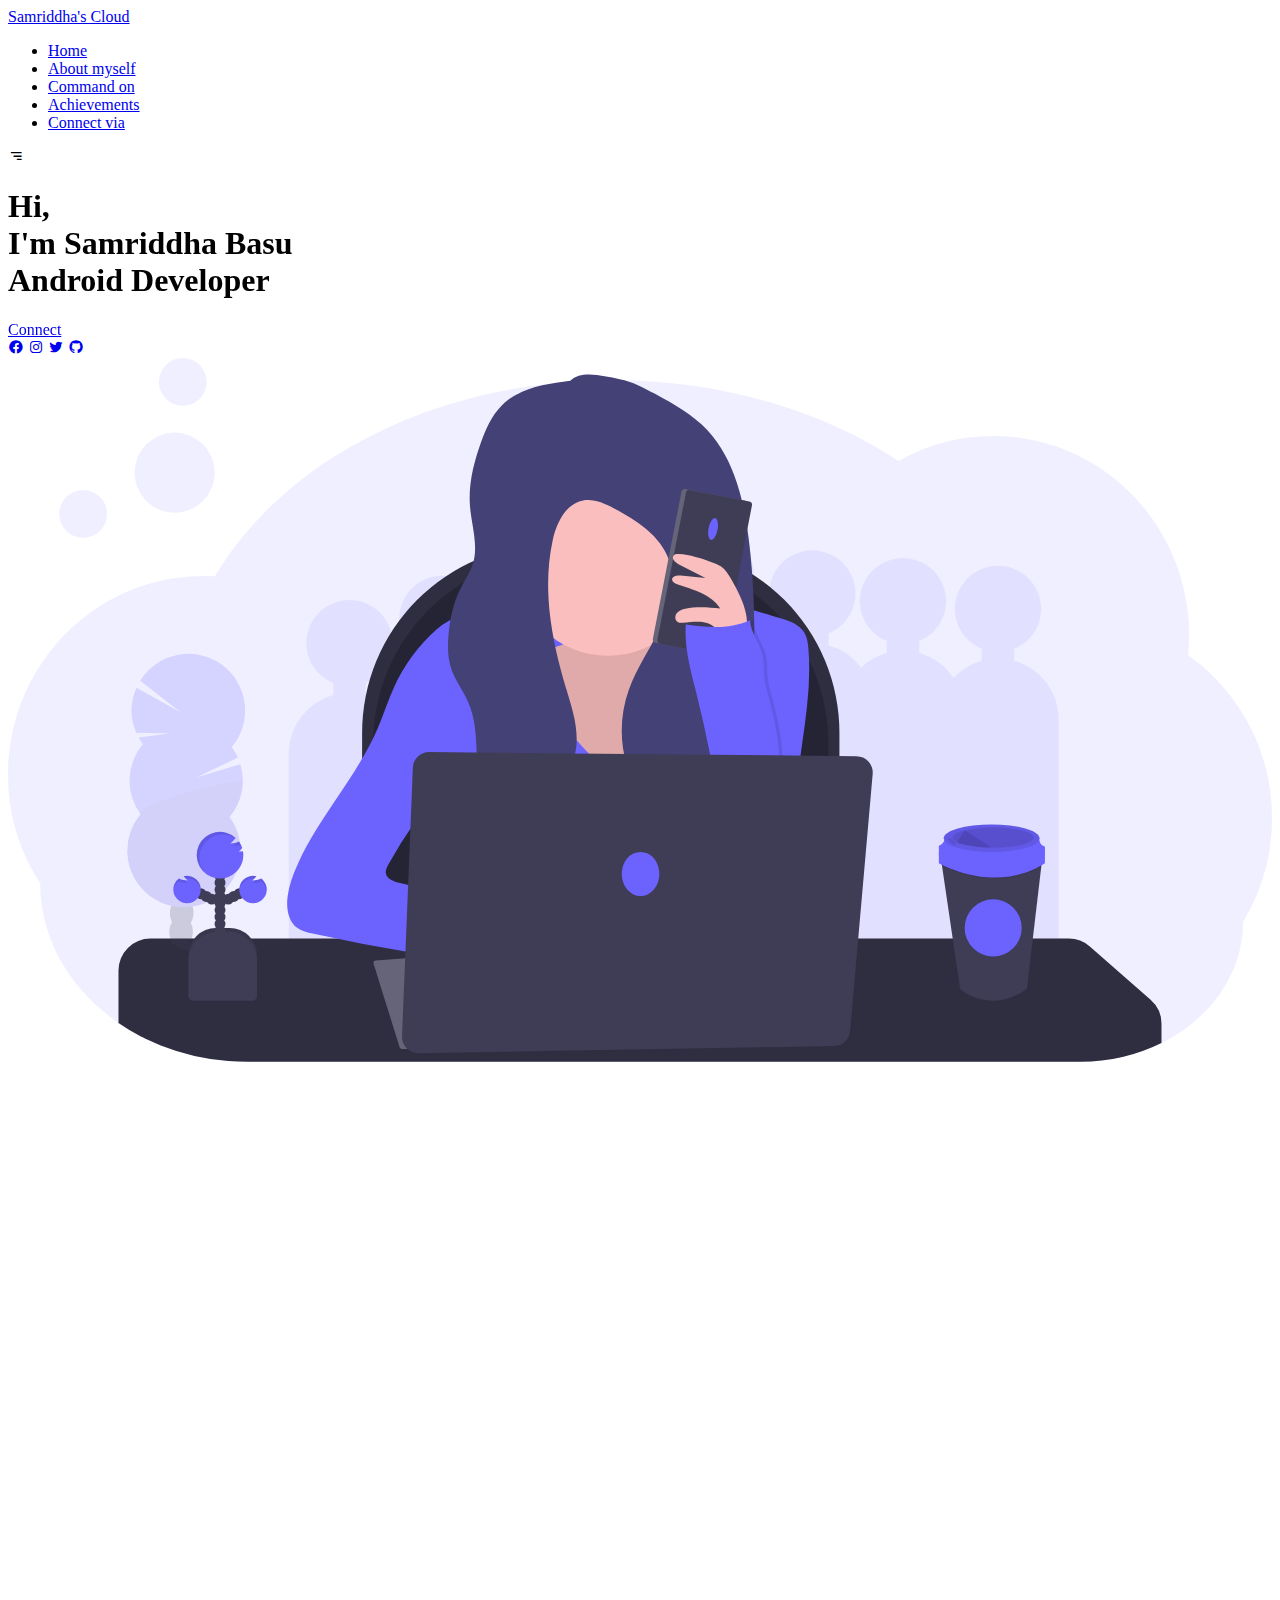
==== portfolio-main/index.html @ 80167784 "Rename portfolio-master/index.html to portfolio-main/index.html" ====
<!DOCTYPE html>
<html lang="en">
  <head>
    <meta charset="UTF-8" />
    <meta http-equiv="X-UA-Compatible" content="IE=edge" />
    <meta name="viewport" content="width=device-width, initial-scale=1.0" />
    <title>Samriddha Basu</title>
    <link rel="stylesheet" href="./assets/css/styles.css" />
    <link
      rel="stylesheet"
      href="https://unpkg.com/boxicons@latest/css/boxicons.min.css"
    />
    <link href="https://unpkg.com/aos@2.3.1/dist/aos.css" rel="stylesheet" />
  </head>
  <body>
    <!-- Header Section -->
    <header class="header">
      <nav class="nav bd_grid">
        <div>
          <a href="#" class="nav_logo">Samriddha's Cloud</a>
        </div>

        <div class="nav_menu" id="nav_menu">
          <ul class="nav_list">
            <li class="nav_items">
              <a href="#home" class="nav_link active">Home</a>
            </li>
            <li class="nav_items">
              <a href="#about" class="nav_link active">About myself</a>
            </li>
            <li class="nav_items">
              <a href="#skills" class="nav_link active">Command on</a>
            </li>
            <li class="nav_items">
              <a href="#work" class="nav_link active">Achievements</a>
            </li>
            <li class="nav_items">
              <a href="#contact" class="nav_link active">Connect via</a>
            </li>
          </ul>
        </div>

        <div class="nav_toggle" id="nav_toggle">
          <i class="bx bx-menu-alt-right"></i>
        </div>
      </nav>
    </header>

    <main class="main">
      <!-- HOME SECTION -->
      <section class="home bd_grid" id="home">
        <div class="home_data" data-aos="fade-down">
          <h1 class="home_title">
            Hi, <br />I'm <span class="home_title-color">Samriddha Basu</span
            ><br />Android Developer
          </h1>
          <a href="#contact" class="button"> Connect</a>
        </div>

        <div class="home_social">
          <a href="#" class="home_social-icon" data-aos="fade-down"
            ><i class="bx bxl-facebook-circle"></i
          ></a>
          <a
            href="#"
            class="home_social-icon"
            data-aos="fade-down"
            data-aos-delay="250"
            ><i class="bx bxl-instagram"></i
          ></a>
          <a
            href="#"
            class="home_social-icon"
            data-aos="fade-down"
            data-aos-delay="300"
            ><i class="bx bxl-twitter"></i
          ></a>
          <a
            href="#"
            class="home_social-icon"
            data-aos="fade-down"
            data-aos-delay="350"
            ><i class="bx bxl-github"></i
          ></a>
        </div>

        <div class="home_img" data-aos="fade-down" data-aos-delay="500">
          <svg
            id="a154b3ae-224e-4b43-86b8-0ffeb27982c5"
            data-name="Layer 1"
            xmlns="http://www.w3.org/2000/svg"
            viewBox="0 0 1144 637"
          >
            <title>working remotely</title>
            <path
              d="M1172,547.81a180.56,180.56,0,0,1-26.12,93.88c0,34.62-16.14,66-42.32,88.87a144.74,144.74,0,0,1-21.08,15.28c-.3.19-.61.37-.92.55-.56.33-1.12.66-1.69,1l-.53.31h0c-2.39,1.35-4.83,2.65-7.32,3.87a165.67,165.67,0,0,1-73.76,17H245.17q-9,0-17.84-.72a211.15,211.15,0,0,1-61.06-14.14q-5.72-2.26-11.22-4.86-2.62-1.23-5.19-2.53c-1.07-.54-2.14-1.1-3.2-1.66A190.5,190.5,0,0,1,128,733.32a183.89,183.89,0,0,1-15.8-12.12C78.17,692,57.12,651.59,57.12,607A180.5,180.5,0,0,1,28,508.32c0-99.14,79.24-179.51,177-179.51,3,0,6,.09,9,.25.43,0,.85,0,1.28.06,16.48-28.09,38.51-53.9,65-76.62,72.24-61.9,177.82-100.92,295.43-100.92,98.82,0,189.15,27.55,258.34,73.07A174.18,174.18,0,0,1,920,202.1c97.74,0,177,80.37,177,179.51a184.9,184.9,0,0,1-1,18.78A180,180,0,0,1,1172,547.81Z"
              transform="translate(-28 -131.5)"
              fill="#6c63ff"
              opacity="0.1"
            />
            <path
              d="M938.69,405.47V394.74a39.05,39.05,0,1,0-29.38,0v10.73A55,55,0,0,0,883.77,421a55.08,55.08,0,0,0-31.08-22.52V387.74a39.05,39.05,0,1,0-29.38,0v10.73a55,55,0,0,0-23.21,13.16,55.08,55.08,0,0,0-29.41-20.16V380.74a39.05,39.05,0,1,0-29.38,0v10.73a55,55,0,0,0-26,16.06,55.09,55.09,0,0,0-36.57-33.06V363.74a39.05,39.05,0,1,0-29.38,0v10.73a55,55,0,0,0-40,47.77,54.62,54.62,0,0,0-16.57-7.77V403.74a39.05,39.05,0,1,0-29.38,0v10.73a55.18,55.18,0,0,0-34.66,28.7,54.58,54.58,0,0,0-15-6.7V425.74a39.05,39.05,0,1,0-29.38,0v10.73a54.29,54.29,0,0,0-14.21,6.22,55.14,55.14,0,0,0-34.41-28.22V403.74a39.05,39.05,0,1,0-29.38,0v10.73a55.1,55.1,0,0,0-35.87,31.36,55,55,0,0,0-18.75-9.36V425.74a39.05,39.05,0,1,0-29.38,0v10.73a55,55,0,0,0-40.31,53v248H392v-22h52v22H554v-22h79v-40h68v17h82v7h86v7H979v-248A55,55,0,0,0,938.69,405.47Z"
              transform="translate(-28 -131.5)"
              fill="#6c63ff"
              opacity="0.1"
            />
            <path
              d="M490.78,169h91.43A170.28,170.28,0,0,1,752.5,339.28V570a0,0,0,0,1,0,0h-432a0,0,0,0,1,0,0V339.28A170.28,170.28,0,0,1,490.78,169Z"
              fill="#2f2e41"
            />
            <path
              d="M500.78,178.28h71.43A170.28,170.28,0,0,1,742.5,348.56V560.71a0,0,0,0,1,0,0h-412a0,0,0,0,1,0,0V348.56A170.28,170.28,0,0,1,500.78,178.28Z"
              opacity="0.2"
            />
            <path
              d="M1072,734.09v17.46a165.67,165.67,0,0,1-73.76,17H245.17q-9,0-17.84-.72a211.15,211.15,0,0,1-61.06-14.14q-5.72-2.26-11.22-4.86-2.62-1.23-5.19-2.53c-1.07-.54-2.14-1.1-3.2-1.66A190.5,190.5,0,0,1,128,733.32V685.9A28.9,28.9,0,0,1,156.9,657H988.13a28.9,28.9,0,0,1,19,7.17l55,48.2A28.87,28.87,0,0,1,1072,734.09Z"
              transform="translate(-28 -131.5)"
              fill="#2f2e41"
            />
            <path
              d="M510.67,357.31q-32.71,2.16-65.17,7c-6.15.92-12.39,1.94-18,4.66a52.8,52.8,0,0,0-11.94,8.56,157.38,157.38,0,0,0-38,51.53c-5.57,12.15-9.57,25-14.82,37.25-18.69,43.75-52.59,79.53-72.32,122.82-4.27,9.37-7.87,19.15-9.3,29.34-1.48,10.54.2,22.84,8.86,29,4,2.83,8.86,4,13.62,5a1641.51,1641.51,0,0,0,181.57,29.65c-6.61-6.38-8.82-16.27-7.95-25.41s4.46-17.78,8-26.25q-51.81-11.43-103.36-24c-5.13-1.25-11.29-3.6-11.92-8.84-.32-2.67,1-5.24,2.3-7.59a407.17,407.17,0,0,1,52.4-74c0,28.06-1.39,59.75-1.39,87.82H747.35a248,248,0,0,1-6.84-48.85C739,501.24,757.1,447.89,752.4,394.24c-.44-4.95-1.12-10.05-3.71-14.29-4.47-7.32-13.39-10.35-21.59-12.85-31.44-9.56-63.54-19.23-96.4-18.48-9.77.23-19.5,1.37-29.21,2.52C571.9,354.63,540.4,355.34,510.67,357.31Z"
              transform="translate(-28 -131.5)"
              fill="#6c63ff"
            />
            <path
              d="M358.88,679.82l23.6,75.53a2.36,2.36,0,0,0,2.25,1.65H486l-24-88-101.06,7.77A2.36,2.36,0,0,0,358.88,679.82Z"
              transform="translate(-28 -131.5)"
              fill="#656478"
            />
            <path
              d="M532,389.79c-4.4,2.53-9.53,3.44-14.53,4.31l-32.27,5.6c-6.28,1.09-12.89,2.33-17.73,6.48-9.9,8.47-7.76,24.06-4.76,36.74l6,25.44c4.52,19.12,9.14,38.47,18.41,55.79,16.19,30.23,45.89,52,78.55,62.49,11.67,3.75,24,6.19,36.18,4.85,23.86-2.62,44.27-19.63,56.85-40.08s18.57-44.17,24.06-67.55c5.27-22.38,10.28-45.08,9.94-68.08-.1-7.16-.82-14.64-4.64-20.71-8.37-13.33-27.34-14.33-42.89-11.87-2.42.39-4.93.81-7.26.08-7-2.18-7.16-11.79-10.16-18.46-5.67-12.58-22.49-14.81-36.24-13.67s-35.16,2.61-47.14,10.4C532.85,369,545.51,382,532,389.79Z"
              transform="translate(-28 -131.5)"
              fill="#fbbebe"
            />
            <path
              d="M532,389.79c-4.4,2.53-9.53,3.44-14.53,4.31l-32.27,5.6c-6.28,1.09-12.89,2.33-17.73,6.48-9.9,8.47-7.76,24.06-4.76,36.74l6,25.44c4.52,19.12,9.14,38.47,18.41,55.79,16.19,30.23,45.89,52,78.55,62.49,11.67,3.75,24,6.19,36.18,4.85,23.86-2.62,44.27-19.63,56.85-40.08s18.57-44.17,24.06-67.55c5.27-22.38,10.28-45.08,9.94-68.08-.1-7.16-.82-14.64-4.64-20.71-8.37-13.33-27.34-14.33-42.89-11.87-2.42.39-4.93.81-7.26.08-7-2.18-7.16-11.79-10.16-18.46-5.67-12.58-22.49-14.81-36.24-13.67s-35.16,2.61-47.14,10.4C532.85,369,545.51,382,532,389.79Z"
              transform="translate(-28 -131.5)"
              opacity="0.1"
            />
            <path
              d="M505.29,418.45c4.88,10.24,8.54,21.1,14.44,30.79,4.69,7.7,10.7,14.49,16.68,21.24C551.9,488,567.59,505.66,586.76,519a222.93,222.93,0,0,1,55.37-109c8.26-8.87,18.6-17.61,30.72-17.28,7.52.21,14.46,3.94,20.72,8.09,7,4.63,13.62,10,18.65,16.67,7.95,10.62,11.38,24.07,12,37.32s-1.44,26.47-3.48,39.57l-10.5,67.71c-.61,3.92-1.46,8.25-4.66,10.6a14.67,14.67,0,0,1-6,2.16c-38.17,7.43-77.51,2.61-116.4,2.23-43-.41-87.19,4.49-127.92-9.19-2.13-.72-4.34-1.55-5.78-3.26a12.06,12.06,0,0,1-2-4.31c-9.49-30.72-1.88-63.73,3.75-95.38a748.38,748.38,0,0,0,9.51-75.78c.17-2.29,25.33,2.77,28.14,4.39C496.53,398.07,501.61,410.73,505.29,418.45Z"
              transform="translate(-28 -131.5)"
              fill="#6c63ff"
            />
            <g opacity="0.2">
              <path
                d="M194.87,668.29c0,.46-.05.91-.1,1.35q-5.72-2.26-11.22-4.86a9.1,9.1,0,0,1-5.19-2.53c-1.07-.54-2.14-1.1-3.2-1.66a13.68,13.68,0,0,1,.81-1.46c2.06-3.26,5.19-5.3,8.64-5.19s6.44,2.34,8.29,5.71A16.87,16.87,0,0,1,194.87,668.29Z"
                transform="translate(-28 -131.5)"
                fill="#3f3d56"
              />
              <path
                d="M195.41,651.17a16.88,16.88,0,0,1-2.51,8.48c-2.06,3.25-5.19,5.29-8.64,5.18l-.71-.05a9.1,9.1,0,0,1-5.19-2.53,12.53,12.53,0,0,1-2.39-3.12,17.55,17.55,0,0,1,.54-17.12c2.06-3.26,5.19-5.3,8.64-5.19s6.44,2.34,8.29,5.71A16.87,16.87,0,0,1,195.41,651.17Z"
                transform="translate(-28 -131.5)"
                fill="#3f3d56"
              />
              <ellipse
                cx="185.25"
                cy="633.7"
                rx="14.01"
                ry="10.7"
                transform="translate(-481.98 667.38) rotate(-88.19)"
                fill="#3f3d56"
              />
              <ellipse
                cx="185.79"
                cy="616.59"
                rx="14.01"
                ry="10.7"
                transform="translate(-464.35 651.34) rotate(-88.19)"
                fill="#3f3d56"
              />
              <ellipse
                cx="186.33"
                cy="599.47"
                rx="14.01"
                ry="10.7"
                transform="translate(-446.72 635.3) rotate(-88.19)"
                fill="#3f3d56"
              />
              <path
                d="M150,481.05a49.66,49.66,0,0,1-3.8-6l28.26-3.73L144,470.6a51.38,51.38,0,0,1,.31-40.64l40.12,22.44-36.75-28.84a51.28,51.28,0,1,1,82.84,60,51.12,51.12,0,0,1,5.55,9.53L199,510.93l39.33-11.83A51.34,51.34,0,0,1,228.53,547,51.28,51.28,0,1,1,148,544.43a51.28,51.28,0,0,1,2-63.38Z"
                transform="translate(-28 -131.5)"
                fill="#6c63ff"
              />
              <path
                d="M240.5,515.62a51.06,51.06,0,0,1-12,31.35A51.28,51.28,0,1,1,148,544.43C141.37,535.49,240.68,509.87,240.5,515.62Z"
                transform="translate(-28 -131.5)"
                opacity="0.1"
              />
            </g>
            <circle
              cx="68.02"
              cy="141.18"
              r="21.63"
              fill="#6c63ff"
              opacity="0.1"
            />
            <circle
              cx="158.17"
              cy="21.63"
              r="21.63"
              fill="#6c63ff"
              opacity="0.1"
            />
            <circle
              cx="150.84"
              cy="103.76"
              r="36.25"
              fill="#6c63ff"
              opacity="0.1"
            />
            <circle cx="543" cy="185.5" r="84" fill="#fbbebe" />
            <path
              d="M536.88,152.17c-22.41,2.84-46.6,6.59-62.44,22.69-8.86,9-14.05,21-18.32,32.88-6.62,18.5-11.55,38-10,57.63,1.38,17.56,7.88,35.52,2.62,52.34-2.42,7.74-7.17,14.5-10.86,21.71-6.84,13.39-10.06,28.4-11.24,43.39-.82,10.31-.66,20.92,2.73,30.69,3.61,10.4,10.65,19.25,15.11,29.31,6.6,14.86,7.26,31.58,7.77,47.83s.94,32.39,1.32,48.58c.24,10.18.26,21.08-5.37,29.57,20.79-8.33,41.87-16.83,59.66-30.43s32.19-33.21,34.49-55.49c1.86-18.06-4.24-35.86-9.5-53.24-13-43-21.4-88.84-11.94-132.75,3.41-15.81,11.7-33.46,27.61-36.37,9.71-1.77,19.4,2.66,28.15,7.24,20.68,10.82,42,24.82,49.7,46.85,7,19.92,1.11,42.11-8,61.13s-21.51,36.51-28.59,56.39c-10.87,30.5-7.81,66.21,10.25,93.08s51.43,43.4,83.52,39.06c-2.51-10.84-10.38-19.6-14.6-29.9-7.67-18.71-2.5-40.23,5.75-58.69S694.21,440,699.37,420.4c3.64-13.8,4.08-28.22,4.06-42.49,0-22.46-1.11-44.93-3.27-67.29s-5.46-45-12.58-66.51c-5.72-17.25-14.05-33.93-26.51-47.16-13.26-14.09-30.52-23.64-47.47-33-10.14-5.58-20.5-11.23-31.88-13.32-9-1.65-18.46-4-27.64-4.15C547.84,146.39,541.28,147.74,536.88,152.17Z"
              transform="translate(-28 -131.5)"
              fill="#434175"
            />
            <rect
              x="624.01"
              y="254.09"
              width="60.85"
              height="141.74"
              rx="2.9"
              transform="translate(45.9 -250.24) rotate(10.98)"
              fill="#656478"
            />
            <rect
              x="628.09"
              y="254.88"
              width="60.85"
              height="141.74"
              rx="2.9"
              transform="translate(46.13 -251) rotate(10.98)"
              fill="#3f3d56"
            />
            <ellipse
              cx="666.17"
              cy="286.29"
              rx="10.05"
              ry="4.15"
              transform="translate(230.2 754.21) rotate(-79.02)"
              fill="#6c63ff"
            />
            <path
              d="M683,332.5c-2.64-4.67-5.46-9.5-9.91-12.49a35,35,0,0,0-8.18-3.67c-9.69-3.39-19.54-6.81-29.79-7.35-1.67-.08-3.58,0-4.67,1.28-2.24,2.63,1.31,6.21,4.38,7.8l24.42,12.65-22.51-2.38c-3.27-.35-7.93.54-7.69,3.82.16,2.15,2.52,3.32,4.56,4,14.45,5,31.15,8.92,39.06,22-10.54-1-21.31-2-31.64.32-2.83.64-5.76,1.63-7.61,3.86s-2.06,6,.27,7.77c1.44,1.07,3.38,1.1,5.18,1,7.33-.35,14.85-1.81,21.89.28s13.29,9.47,10.86,16.39c6.24.56,13.62,0,19.39-2.69,6.36-3,6.21-8.64,5.82-15.44C696,356.33,689.39,343.9,683,332.5Z"
              transform="translate(-28 -131.5)"
              fill="#fbbebe"
            />
            <path
              d="M676.69,550.49a1125.21,1125.21,0,0,0-23-116.92c-5-20-10.68-40.34-9.25-60.92,20.66,2.63,39.17,4.58,58.21-3.86.31,10.81,8.15,20,11,30.45,1.91,7,1.19,14.41,1.94,21.62s3,14.2,4.93,21.21a260.23,260.23,0,0,1,6.63,106.74C709.48,550.91,694.32,553.22,676.69,550.49Z"
              transform="translate(-28 -131.5)"
              opacity="0.1"
            />
            <path
              d="M673.69,550.49a1125.21,1125.21,0,0,0-23-116.92c-5-20-10.68-40.34-9.25-60.92,20.66,2.63,39.17,4.58,58.21-3.86.31,10.81,8.15,20,11,30.45,1.91,7,1.19,14.41,1.94,21.62s3,14.2,4.93,21.21a260.23,260.23,0,0,1,6.63,106.74C706.48,550.91,691.32,553.22,673.69,550.49Z"
              transform="translate(-28 -131.5)"
              fill="#6c63ff"
            />
            <path
              d="M384.63,745.27l9.79-242.87a14.86,14.86,0,0,1,15-14.26l386.52,3.7A14.86,14.86,0,0,1,810.59,508L790.17,740.67a14.86,14.86,0,0,1-14.55,13.56l-375.88,6.5A14.87,14.87,0,0,1,384.63,745.27Z"
              transform="translate(-28 -131.5)"
              fill="#3f3d56"
            />
            <ellipse cx="572.5" cy="467" rx="17" ry="20" fill="#6c63ff" />
            <path
              d="M964,584.76l-.8,6.86-13,110.86c-33.89,23.63-60.25.92-60.48,0L873.34,591.1l-.93-6.34Z"
              transform="translate(-28 -131.5)"
              fill="#3f3d56"
            />
            <path
              d="M964,584.76l-.8,6.86c-38.18,22.2-78.91,4.92-89.86-.52l-.93-6.34Z"
              transform="translate(-28 -131.5)"
              opacity="0.1"
            />
            <path
              d="M870.5,578.74v10s50.5,29.36,96,0v-10Z"
              transform="translate(-28 -131.5)"
              fill="#6c63ff"
            />
            <path
              d="M876.37,565.53s-1.47,6.75-5.87,7.34v8.51h96v-7.63s-5.87-1.47-5-8.22Z"
              transform="translate(-28 -131.5)"
              fill="#6c63ff"
            />
            <ellipse
              cx="890.21"
              cy="434.76"
              rx="43.3"
              ry="12.48"
              fill="#6c63ff"
            />
            <ellipse
              cx="890.21"
              cy="434.76"
              rx="43.3"
              ry="12.48"
              opacity="0.1"
            />
            <path
              d="M956.22,565.53c0,5-16.42,9.1-36.69,9.1h-1.08c-13.61-.1-25.37-2-31.37-4.84-2.71-1.28-4.25-2.73-4.25-4.26,0-2.54,4.2-4.84,11-6.49a113.49,113.49,0,0,1,25.73-2.61C939.8,556.43,956.22,560.5,956.22,565.53Z"
              transform="translate(-28 -131.5)"
              opacity="0.1"
            />
            <path
              d="M918.45,574.63c-13.61-.1-25.37-2-31.37-4.84h0L893.8,559Z"
              transform="translate(-28 -131.5)"
              opacity="0.1"
            />
            <path
              d="M880.1,566.23c-.52-.11-1.21.07-1.31.59a1.27,1.27,0,0,0,.2.75,10.67,10.67,0,0,0,4.78,4.09,2.85,2.85,0,0,0,1.09.35,1,1,0,0,0,1-.52,1.13,1.13,0,0,0-.07-.93,4.13,4.13,0,0,0-1.24-1.36C883.21,568.15,881.84,566.52,880.1,566.23Z"
              transform="translate(-28 -131.5)"
              opacity="0.1"
            />
            <circle cx="891.67" cy="515.79" r="25.83" fill="#6c63ff" />
            <path
              d="M188.33,515.85h12.11a25,25,0,0,1,25,25V578a0,0,0,0,1,0,0H163.33a0,0,0,0,1,0,0V540.85A25,25,0,0,1,188.33,515.85Z"
              fill="#3f3d56"
            />
            <path
              d="M188.33,515.85h12.11a25,25,0,0,1,25,25V578a0,0,0,0,1,0,0H163.33a0,0,0,0,1,0,0V540.85A25,25,0,0,1,188.33,515.85Z"
              opacity="0.1"
            />
            <circle cx="191.9" cy="524.55" r="4.97" fill="#3f3d56" />
            <circle cx="191.9" cy="518.34" r="4.97" fill="#3f3d56" />
            <circle cx="191.9" cy="512.12" r="4.97" fill="#3f3d56" />
            <circle cx="191.9" cy="505.91" r="4.97" fill="#3f3d56" />
            <circle cx="191.9" cy="499.7" r="4.97" fill="#3f3d56" />
            <circle cx="191.9" cy="493.49" r="4.97" fill="#3f3d56" />
            <circle cx="191.9" cy="487.28" r="4.97" fill="#3f3d56" />
            <circle cx="199.36" cy="489.76" r="4.97" fill="#3f3d56" />
            <circle cx="204.33" cy="487.28" r="4.97" fill="#3f3d56" />
            <circle cx="209.3" cy="484.79" r="4.97" fill="#3f3d56" />
            <circle cx="191.9" cy="481.07" r="4.97" fill="#3f3d56" />
            <circle cx="191.9" cy="474.86" r="4.97" fill="#3f3d56" />
            <circle cx="191.9" cy="468.64" r="4.97" fill="#3f3d56" />
            <circle cx="191.9" cy="462.43" r="4.97" fill="#3f3d56" />
            <path
              d="M240.5,577.91c-1.23.18-2.47.31-3.71.39A28.56,28.56,0,0,0,240,575a21.22,21.22,0,0,0-3-5.83,10.22,10.22,0,0,1-4,1.26c-1.23.18-2.47.31-3.71.4,1.63-1.33,3.15-3.33,4.75-5a21.09,21.09,0,1,0,6.61,12Z"
              transform="translate(-28 -131.5)"
              fill="#6c63ff"
            />
            <path
              d="M257.11,602.6a9.68,9.68,0,0,1-4.18,1.39c-1.23.18-2.47.32-3.71.4a36.4,36.4,0,0,0,3.68-3.82,12.44,12.44,0,1,0,4.21,2Z"
              transform="translate(-28 -131.5)"
              fill="#6c63ff"
            />
            <circle cx="184.45" cy="489.76" r="4.97" fill="#3f3d56" />
            <circle cx="179.48" cy="487.28" r="4.97" fill="#3f3d56" />
            <circle cx="174.51" cy="484.79" r="4.97" fill="#3f3d56" />
            <path
              d="M182.7,602.6a9.64,9.64,0,0,0,4.18,1.39c1.23.18,2.47.32,3.71.4a35.42,35.42,0,0,1-3.68-3.82,12.44,12.44,0,1,1-4.21,2Z"
              transform="translate(-28 -131.5)"
              fill="#6c63ff"
            />
            <path
              d="M188.33,519.58h12.11a25,25,0,0,1,25,25v32.87a4.24,4.24,0,0,1-4.24,4.24H167.57a4.24,4.24,0,0,1-4.24-4.24V544.58a25,25,0,0,1,25-25Z"
              fill="#3f3d56"
            />
            <g opacity="0.1">
              <path
                d="M240.88,579.27a18.83,18.83,0,0,1-1.6,1.52c.57,0,1.13-.09,1.7-.15C241,580.18,240.93,579.72,240.88,579.27Z"
                transform="translate(-28 -131.5)"
              />
              <path
                d="M231.82,573.33c1.25-.08,2.48-.21,3.72-.39a12,12,0,0,0,3.23-.88,21.28,21.28,0,0,0-1.74-2.87,7.52,7.52,0,0,1-2,.85A28.79,28.79,0,0,1,231.82,573.33Z"
                transform="translate(-28 -131.5)"
              />
              <path
                d="M201.27,584a21.08,21.08,0,0,1,32.5-17.76l.32-.34a21.1,21.1,0,1,0-27.82,31.73A21,21,0,0,1,201.27,584Z"
                transform="translate(-28 -131.5)"
              />
            </g>
            <g opacity="0.1">
              <path
                d="M249.22,606.87c1.24-.08,2.48-.21,3.71-.39a9.7,9.7,0,0,0,4.18-1.4,12.43,12.43,0,0,1,5,8.8,11.38,11.38,0,0,0,.07-1.31,12.38,12.38,0,0,0-5-10,9.68,9.68,0,0,1-4.18,1.39l-1,.13A25.37,25.37,0,0,1,249.22,606.87Z"
                transform="translate(-28 -131.5)"
              />
              <path
                d="M249.72,602.63a10.19,10.19,0,0,1,1.24.09c.65-.69,1.29-1.43,1.94-2.15a12.4,12.4,0,0,0-15.6,12c0,.42,0,.83.06,1.24A12.42,12.42,0,0,1,249.72,602.63Z"
                transform="translate(-28 -131.5)"
              />
            </g>
            <g opacity="0.1">
              <path
                d="M190.59,606.87c-1.24-.08-2.48-.21-3.71-.39a9.65,9.65,0,0,1-4.18-1.4,12.43,12.43,0,0,0-5,8.8,11.38,11.38,0,0,1-.07-1.31,12.38,12.38,0,0,1,5-10,9.64,9.64,0,0,0,4.18,1.39l1,.13A23.67,23.67,0,0,0,190.59,606.87Z"
                transform="translate(-28 -131.5)"
              />
              <path
                d="M190.09,602.63a10.36,10.36,0,0,0-1.25.09c-.64-.69-1.28-1.43-1.93-2.15a12.4,12.4,0,0,1,15.6,12c0,.42,0,.83-.06,1.24A12.42,12.42,0,0,0,190.09,602.63Z"
                transform="translate(-28 -131.5)"
              />
            </g>
          </svg>
        </div>
      </section>

      <!-- ABOUT SECTION -->
      <section class="about section" id="about">
        <h2 class="section-title" data-aos="fade-down">About</h2>

        <div class="about_container bd_grid">
          <div class="about_img" data-aos="fade-down" data-aos-delay="50">
            <svg
              id="fe80fb2b-bcaf-407e-919b-306adc32f78b"
              data-name="Layer 1"
              xmlns="http://www.w3.org/2000/svg"
              viewBox="0 0 1032 741.75278"
            >
              <title>profile</title>
              <line
                y1="741.25278"
                x2="166"
                y2="741.25278"
                fill="none"
                stroke="#3f3d56"
                stroke-miterlimit="10"
              />
              <rect
                x="243"
                y="127.75278"
                width="737"
                height="499"
                rx="19.39764"
                fill="#f2f2f2"
              />
              <rect
                x="220.5"
                y="96.25278"
                width="737"
                height="499"
                rx="19.39764"
                fill="none"
                stroke="#3f3d56"
                stroke-miterlimit="10"
              />
              <line
                x1="220.5"
                y1="144.09298"
                x2="957.5"
                y2="144.09298"
                fill="none"
                stroke="#3f3d56"
                stroke-miterlimit="10"
              />
              <rect
                x="661"
                y="256.25278"
                width="201"
                height="31"
                rx="7.09252"
                fill="#6c63ff"
                opacity="0.3"
              />
              <rect
                x="622.5"
                y="342.25278"
                width="278"
                height="25"
                rx="7.09252"
                fill="#6c63ff"
                opacity="0.3"
              />
              <rect
                x="622.5"
                y="410.25278"
                width="278"
                height="25"
                rx="7.09252"
                fill="#6c63ff"
                opacity="0.3"
              />
              <rect
                x="622.5"
                y="478.25278"
                width="278"
                height="25"
                rx="7.09252"
                fill="#6c63ff"
                opacity="0.3"
              />
              <rect
                x="671"
                y="246.25278"
                width="201"
                height="31"
                rx="7.09252"
                fill="none"
                stroke="#3f3d56"
                stroke-miterlimit="10"
              />
              <rect
                x="632.5"
                y="332.25278"
                width="278"
                height="25"
                rx="7.09252"
                fill="none"
                stroke="#3f3d56"
                stroke-miterlimit="10"
              />
              <rect
                x="632.5"
                y="400.25278"
                width="278"
                height="25"
                rx="7.09252"
                fill="none"
                stroke="#3f3d56"
                stroke-miterlimit="10"
              />
              <rect
                x="632.5"
                y="468.25278"
                width="278"
                height="25"
                rx="7.09252"
                fill="none"
                stroke="#3f3d56"
                stroke-miterlimit="10"
              />
              <circle
                cx="276.5"
                cy="126.25278"
                r="15"
                fill="#6c63ff"
                opacity="0.3"
              />
              <circle
                cx="318.5"
                cy="126.25278"
                r="15"
                fill="#6c63ff"
                opacity="0.3"
              />
              <circle
                cx="360.5"
                cy="126.25278"
                r="15"
                fill="#6c63ff"
                opacity="0.3"
              />
              <circle
                cx="282.5"
                cy="120.25278"
                r="15"
                fill="none"
                stroke="#3f3d56"
                stroke-miterlimit="10"
              />
              <circle
                cx="324.5"
                cy="120.25278"
                r="15"
                fill="none"
                stroke="#3f3d56"
                stroke-miterlimit="10"
              />
              <circle
                cx="366.5"
                cy="120.25278"
                r="15"
                fill="none"
                stroke="#3f3d56"
                stroke-miterlimit="10"
              />
              <path
                d="M537.854,653.37916c-2.51135-11.56848-3.17724-27.36932-2.33252-38.36047,0,0-12.69836-55.78644-22.68994-60.99133l-.00305.003c-.153.19678-5.00195,6.55383-5.61706,26.22443-.62452,19.98284-7.69971,33.09655-7.69971,33.09655s2.28955,24.90766.98047,40.02777Z"
                transform="translate(-84.5 -79.12639)"
                fill="#6c63ff"
              />
              <path
                d="M630.22827,298.37916H399.77173A23.77169,23.77169,0,0,0,376,322.15083V629.6075a23.77168,23.77168,0,0,0,23.77173,23.77166h80.855c-2.7002-11.19934-6.057-28.69067-2.65735-40.85241l-.00159-.008.0022.00525c.15869-.56757.32727-1.12738.51611-1.67047a63.49747,63.49747,0,0,0,2.29175-24.35407,50.6095,50.6095,0,0,0,0-21.23175c-2.4978-11.65564-4.24634-23.10522-4.24634-23.10522s-1.377-15.40234-.1748-24.84424c.02661-.2074.05762-.404.08667-.60541-.42432-.09655-.66235-.15228-.66235-.15228s3.53881-16.02789,4.78759-26.22748c.29493-2.40783.683-5.46032,1.10315-8.71478a20.93993,20.93993,0,0,1-3.3927-.86035c-11.24035-3.9549-14.779-39.75751-14.779-39.75751V429.656s-3.74683-17.38092,9.36694-25.08258c12.62793-7.41644,17.66968-9.44617,18.02613-9.58643.09619-.06878.19018-.13128.28833-.20727a11.06127,11.06127,0,0,0,3.28967-4.23371q.02619-.42873.01233-.85211c-.21326-4.06665-3.04419-7.76507-5.73047-10.99225q-3.43653-4.12857-6.87341-8.25726a8.07194,8.07194,0,0,1-1.77027-2.86487,6.604,6.604,0,0,1-.187-1.80389q-.00275-.33691.004-.673.056-3.07836.16724-6.15545c.06445-1.79224.51562-4.05353,2.27075-4.42182.91284-.19159,2.12109.14246,2.60364-.65576a1.56534,1.56534,0,0,0,.11682-1.06054c-.00586.02661-.00733.05444-.015.0805-.00586-.03339-.01159-.06695-.01782-.09985a22.43656,22.43656,0,0,1-.65051-4.38636,5.84207,5.84207,0,0,1,.282-1.96984c1.01672-2.97516,4.51782-4.196,7.61133-4.75727,3.09375-.56134,6.56653-1.04425,8.5083-3.51709a26.9506,26.9506,0,0,1,1.68884-2.37384,6.62979,6.62979,0,0,1,3.16589-1.59674,17.49792,17.49792,0,0,1,11.50623,1.02118c1.49646.68286,2.99963,1.60248,4.64124,1.49841,1.70507-.108,3.16162-1.3081,4.84509-1.60009,2.71911-.47156,5.31872,1.56567,6.65869,3.97827a9.85108,9.85108,0,0,1,1.23279,5.02313,6.912,6.912,0,0,1-1.76416,4.74109c-1.17017,1.24145-2.91626,2.09418-3.4021,3.72955-.198.66565-.152,1.38257-.32691,2.05457-.02185.084-.05737.16241-.08606.24365.03211.04169.06714.08112.09888.123a21.231,21.231,0,0,1-10.33215,33.01928c-.00794.21058-.01624.42133-.01514.63306a9.173,9.173,0,0,0,2.8396,7.0647l18.54724,7.606s11.16565-1.3534,15.19495,15.30957a28.82628,28.82628,0,0,1,.68982,8.45746c-.14636,2.51251.19507,6.93573,3.05725,12.66,4.57934,9.15881,3.53857,30.18237-5.82837,32.26392-8.87231,1.97161-12.32361,1.14331-12.66382,1.05023l-.02014.3681c.14612,3.94489,1.55029,37.969,6.64758,42.086,1.40955,1.13849,1.14026,1.90753-.01635,2.42578l.0028.00336s.0094.21856.03113.612c.15308,2.48846.93994,11.96472,4.35254,17.357,3.956,6.24457,3.54077,42.25739,3.54077,42.25739l2.70386,21.23181s-1.66419,13.11371,0,15.4024c.94556,1.29785,2.09057,21.40351,2.905,38.56964h69.53027A23.77168,23.77168,0,0,0,654,629.6075V322.15083A23.77169,23.77169,0,0,0,630.22827,298.37916Z"
                transform="translate(-84.5 -79.12639)"
                fill="#6c63ff"
              />
              <rect
                x="267.5"
                y="192.25278"
                width="278"
                height="355"
                rx="23.77165"
                fill="none"
                stroke="#3f3d56"
                stroke-miterlimit="10"
              />
              <path
                d="M185.32419,400.757S176,398,174,401s2.72669,24.7477,2.72669,24.7477l20.54589,1.24859-7.17022-18.10653Z"
                transform="translate(-84.5 -79.12639)"
                fill="#2f2e41"
              />
              <path
                d="M113.44417,579.34709s18.69466,41.04232,4.29762,39.753-19.98395-39.753-19.98395-39.753Z"
                transform="translate(-84.5 -79.12639)"
                fill="#a0616a"
              />
              <path
                d="M235.71128,575.07127s-8.20129,44.34751,5.45523,39.61078,9.76437-43.40874,9.76437-43.40874Z"
                transform="translate(-84.5 -79.12639)"
                fill="#a0616a"
              />
              <path
                d="M181.34664,390.46647s-.21488,20.6286,7.73573,21.703-4.51251,12.03335-4.51251,12.03335l-14.18216,2.79346L149.974,425.49212l-9.025-11.60359s15.90121-7.52084,9.025-30.9429Z"
                transform="translate(-84.5 -79.12639)"
                fill="#a0616a"
              />
              <path
                d="M181.34664,390.46647s-.21488,20.6286,7.73573,21.703-4.51251,12.03335-4.51251,12.03335l-14.18216,2.79346L149.974,425.49212l-9.025-11.60359s15.90121-7.52084,9.025-30.9429Z"
                transform="translate(-84.5 -79.12639)"
                opacity="0.1"
              />
              <path
                d="M217.87645,564.95005s10.09942,21.703,2.14881,89.82036c0,0,2.3637,24.0667.42977,28.5792s-17.83515,65.75367-17.83515,65.75367-20.41371,4.5125-23.20717-9.025c0,0,2.79346-19.33931,2.57857-22.34765s4.51251-35.88516,4.51251-35.88516l-9.66966-63.60485-7.306,57.37329s0,16.54586-2.36369,20.19884,0,77.14236,0,77.14236,6.66132,11.17383-3.4381,11.38871-19.12443-.21488-19.984-7.306-1.28929-14.18216-3.4381-18.47979-4.94227-53.50543-4.29762-70.69593-14.18216-105.50669-9.45478-114.74659S217.87645,564.95005,217.87645,564.95005Z"
                transform="translate(-84.5 -79.12639)"
                fill="#2f2e41"
              />
              <circle cx="85.8877" cy="293.29006" r="25.78575" fill="#a0616a" />
              <path
                d="M144.60195,414.31829s15.68633,11.60359,38.46374,2.3637c0,0,7.52084-3.653,6.8762-9.2399s15.68633,44.91018,15.68633,44.91018l16.54586,87.88643-.85953,35.88517s-7.306-3.653-30.08337,4.51251-59.95187-9.2399-59.95187-9.2399l1.28929-92.18405,1.28928-53.72031,3.4381-11.81847S139.015,410.45043,144.60195,414.31829Z"
                transform="translate(-84.5 -79.12639)"
                fill="#f2f2f2"
              />
              <path
                d="M182.06324,399.89323s3.79591-.61662,7.44889,5.18517,12.24823,9.45477,12.24823,9.45477,20.84348,1.28929,23.85182,12.46312,10.52918,26.43039,14.18216,54.57983,10.95894,73.05963,12.03335,76.71261-1.50417,14.8268,1.50417,18.2649-21.27325,3.4381-21.27325,3.4381-2.14881-17.62026-3.653-17.62026-1.0744,11.81847.42977,20.41372-10.95895,0-10.95895,0-9.66965-39.32327-18.90955-74.77867S184.355,452.99692,186.074,445.04631s6.44644-30.728,3.00834-32.87683S182.06324,399.89323,182.06324,399.89323Z"
                transform="translate(-84.5 -79.12639)"
                fill="#2f2e41"
              />
              <path
                d="M151.07551,399.87428s-5.614,3.05531-19.7962,13.15473-23.85182,17.83514-23.85182,17.83514-5.58691,4.29762-9.025,29.86849S87.22865,552.48693,90.237,560.8673s4.08275,13.32264,3.00834,18.26491,22.56253,4.72739,22.99229,3.653-.64464-20.6286.42977-21.05836,6.87619,11.60359,7.9506,21.703,13.53752,18.05,16.331,18.05,17.1905-58.23282,17.40538-97.98585-4.72739-73.2745-8.38037-78.00189S151.07551,399.87428,151.07551,399.87428Z"
                transform="translate(-84.5 -79.12639)"
                fill="#2f2e41"
              />
              <path
                d="M188.86748,751.03721s1.71905-4.72739,7.73573-3.22322,10.09942-3.86786,10.09942-3.86786,3.22322-.42977,1.0744,3.653-3.86786,6.8762-3.86786,6.8762,12.89288,29.43873,4.51251,36.52981-18.05,2.79346-18.05,2.79346-9.45477-6.66132-9.025-24.28159c0,0-.42976-5.58691-5.58691-14.61192s-9.025-22.77741-2.79346-25.356,7.83546-2.67436,7.83546-2.67436-2.916,13.33721,4.61624,17.99776Z"
                transform="translate(-84.5 -79.12639)"
                fill="#3f3d56"
              />
              <path
                d="M148.89957,784.3438s-5.15715-9.66966,3.4381-10.74406,17.83515-1.71905,17.40538,2.79345-1.50417,11.38871-1.50417,11.38871l1.50417,4.94227s.42977,12.24823,1.93393,13.7524,9.66966,14.397-7.73572,14.397-22.56253-1.93393-21.05836-6.01667,1.93393-24.28158,1.93393-24.28158Z"
                transform="translate(-84.5 -79.12639)"
                fill="#3f3d56"
              />
              <path
                d="M162.22221,351.78785s12.03335,3.22322,18.26491,4.51251,5.58691-2.3637,5.58691-2.3637,8.16549,1.07441,7.73572.21488,3.4381-5.372-1.0744-10.52918-3.22322-9.025-3.22322-9.025h-3.86786l-1.07441-1.50417h-6.01668s-4.5125-1.71905-16.331,0-27.93456,2.14881-29.22385,9.2399-7.95061,15.90121-5.58691,19.98395,15.90121,20.84348,17.1905,27.93456,7.30933,8.66659,7.09277,4.22585-6.23325-19.91218-1.0761-20.55682S164.5859,360.16822,162.22221,351.78785Z"
                transform="translate(-84.5 -79.12639)"
                fill="#2f2e41"
              />
              <path
                d="M1019.38065,86.58377a22.982,22.982,0,0,0-19.80994,13.851c-4.9535,11.97382,1.42449,26.03885,10.999,34.77028s21.87358,13.72225,33.04831,20.28234c15.00952,8.81128,28.4968,21.04282,36.00691,36.74386s8.30888,35.15009-.51891,50.14991c-8.1937,13.9224-23.09255,22.2549-37.30219,29.9397"
                transform="translate(-84.5 -79.12639)"
                fill="none"
                stroke="#3f3d56"
                stroke-miterlimit="10"
              />
              <ellipse cx="947.5" cy="8.5" rx="17.5" ry="8.5" fill="#6c63ff" />
              <ellipse cx="961.5" cy="64.5" rx="17.5" ry="8.5" fill="#6c63ff" />
              <ellipse cx="929.5" cy="73.5" rx="17.5" ry="8.5" fill="#6c63ff" />
              <ellipse
                cx="979.5"
                cy="120.5"
                rx="17.5"
                ry="8.5"
                fill="#6c63ff"
              />
              <ellipse
                cx="1014.5"
                cy="120.5"
                rx="17.5"
                ry="8.5"
                fill="#6c63ff"
              />
            </svg>
          </div>

          <div>
            <h2
              class="about_subtitle"
              data-aos="fade-down"
              data-aos-delay="350"
            >
              Myself Samriddha Basu
            </h2>
            <p class="about_text" data-aos="fade-down" data-aos-delay="450">
              A sophomore pursuing B.Tech in CSE with specialisation in Cloud Computing at SRM IST Delhi-NCR Campus. I'm an ardent technophile and a workhorse, I love connecting with people and having a network of like-minded people. I'm pretty well in presenting and speaking in public. I have a good command on C/C++(5-star in HackerRank) and Java and trying my hands on Android Development using Kotlin. I stick to a task until it gets done perfectly (which I think I should be both be proud of and be not proud of). I currently am the jr. PR Lead at CSI SRM NCR Chapter, PR Head at GFG SRM NCR Chapter and CBM at PrepBytes of my Campus. Public Relations and Tech have been my domain since my freshman days and hope to explore other domains too. I am a quick learner and can adapt to changes real quick. My short term goal as of now is to master Android Development and become a good orator. I'm a team player and can lead a team from front. I believe in wise work and staying loyal to the organisation I'm in.
            </p>
          </div>
        </div>
      </section>

      <!-- SKILLS SECTION -->
      <section class="skills section" id="skills">
        <h2 class="section-title" data-aos="fade-down">Command on...</h2>

        <div class="skills_container bd_grid">
          <div>
            <h3
              class="skills_subtitle"
              data-aos="fade-down"
              data-aos-delay="250"
            >
              Professional Skills
            </h3>
            <p class="skills_text" data-aos="fade-down" data-aos-delay="350">
              Learning how to learn is life's most important skill. <br / />
              -Tony Buzan
            </p>
            <!-- SKILLS C -->
            <div class="skills_data" data-aos="fade-right">
              <div class="skills_name">
                <i class="bx bxl-html5 skill_icon"></i>
                <span class="skill_name">C</span>
              </div>

              <div><span class="skill_percentage">95%</span></div>

              <div class="skill_bar skill_html"></div>
            </div>

            <!-- SKILLS Java -->
            <div class="skills_data" data-aos="fade-right" data-aos-delay="250">
              <div class="skills_name">
                <i class="bx bxl-css3 skill_icon"></i>
                <span class="skill_name">Java</span>
              </div>

              <div><span class="skill_percentage">85%</span></div>

              <div class="skill_bar skill_css"></div>
            </div>

            <!-- SKILLS Kotlin -->
            <div class="skills_data" data-aos="fade-right" data-aos-delay="250">
              <div class="skills_name">
                <i class="bx bxl-javascript skill_icon"></i>
                <span class="skill_name">Kotlin</span>
              </div>

              <div><span class="skill_percentage">75%</span></div>

              <div class="skill_bar skill_js"></div>
            </div>

            <!-- SKILLS Data Structure -->
            <div class="skills_data" data-aos="fade-right" data-aos-delay="250">
              <div class="skills_name">
                <i class="bx bxs-paint skill_icon"></i>
                <span class="skill_name">Data Structures</span>
              </div>

              <div><span class="skill_percentage">85%</span></div>

              <div class="skill_bar skill_ui"></div>
            </div>
          </div>

          <div data-aos="fade-left" data-aos-delay="350">
            <svg
              id="a379d9a4-f6fe-40d1-beba-a0916853bd02"
              data-name="Layer 1"
              xmlns="http://www.w3.org/2000/svg"
              viewBox="0 0 938.75919 806.74836"
            >
              <circle
                cx="75.36532"
                cy="147.52379"
                r="75.36532"
                fill="#ff6584"
              />
              <path
                d="M1004.987,679.01278a136.64937,136.64937,0,0,1-6.38326,37.7743c-.08893.28379-.18213.56334-.2753.84715H974.50666c.02541-.25416.05085-.538.07627-.84715,1.5884-18.26028,10.74606-129.39752-.20334-148.4033C975.33687,569.9256,1006.83381,620.99164,1004.987,679.01278Z"
                transform="translate(-130.62041 -46.62582)"
                fill="#e6e6e6"
              />
              <path
                d="M1003.19956,716.78708c-.19909.28379-.40664.56758-.61842.84715H984.71056c.13555-.24144.29227-.52523.4744-.84715,2.95233-5.32856,11.69063-21.25916,19.80207-37.7743,8.71716-17.74774,16.71423-36.169,16.04074-42.836C1021.23531,637.68045,1027.267,683.51959,1003.19956,716.78708Z"
                transform="translate(-130.62041 -46.62582)"
                fill="#e6e6e6"
              />
              <rect
                x="253.75919"
                y="669.38465"
                width="685"
                height="2.24072"
                fill="#e6e6e6"
              />
              <path
                d="M822.84364,785.9808l3.32758-27.45259,94.00433-24.125-10.81466-32.444c7.53317-21.60748,20.759-32.2,44.92242-21.62931l41.56416,25.82015a26.533,26.533,0,0,1,12.49331,23.97036v0a26.51238,26.51238,0,0,1-15.09493,22.535C946.71544,774.71149,887.41112,783.15126,822.84364,785.9808Z"
                transform="translate(-130.62041 -46.62582)"
                fill="#ffb8b8"
              />
              <path
                d="M828.66691,794.29977l-29.11638-4.15948-27.23329,5.55781a11.76263,11.76263,0,0,1-14.1045-11.0354v0a11.76267,11.76267,0,0,1,4.67429-9.88433l42.67473-32.15219A19.2662,19.2662,0,0,1,830.519,744.136l10.62634,10.23277c-7.60426,4.71745-13.25855,11.79578-16.63793,21.62931Q835.46964,782.0244,828.66691,794.29977Z"
                transform="translate(-130.62041 -46.62582)"
                fill="#2f2e41"
              />
              <circle
                cx="725.85545"
                cy="432.52561"
                r="26.92727"
                fill="#ffb8b8"
              />
              <path
                d="M898.54623,532.25232l-60.31251,25.37284c4.90182-24.6117,7.3447-47.03168,0-60.72845l38.6832-4.57544C874.99682,502.84723,884.78379,516.94354,898.54623,532.25232Z"
                transform="translate(-130.62041 -46.62582)"
                fill="#ffb8b8"
              />
              <path
                d="M796.22294,785.14891l-22.46121-1.6638c-13.76-57.37964-20.805-111.61522-17.73-161.1123a27.99719,27.99719,0,0,1,28.55155-26.31008h0a27.95972,27.95972,0,0,1,18.63912,7.698l29.04629,27.64082a119.53382,119.53382,0,0,1,29.4304,43.81895c8.2263,21.54543,5.27317,33.62388-14.36545,31.57272a48.46037,48.46037,0,0,1-31.55432-16.7762l-21.22016-24.66128Z"
                transform="translate(-130.62041 -46.62582)"
                fill="#ffb8b8"
              />
              <path
                d="M778.829,853.33321h0a19.21665,19.21665,0,0,1-16.93815-25.37662l4.38389-12.8594,3.32759-32.444c5.12583-10.45979,12.38523-8.895,20.79742-.8319,5.348-.52506,6.49594-5.87278,5.82327-13.31035l16.86453,22.70225a13.53384,13.53384,0,0,1,1.45034,13.68454l-16.97287,37.23082A19.21666,19.21666,0,0,1,778.829,853.33321Z"
                transform="translate(-130.62041 -46.62582)"
                fill="#2f2e41"
              />
              <path
                d="M991.30271,703.20708c-30.78017,17.46983-40.42721,17.97672-71.12716,30.36423l-26.6207-14.97414c-31.26416,11.56034-53.19528-4.287-76.95044-27.86854,15.54546-25.89253,8.67013-59.53966,18.30173-59.06466l115.21769,36.1875,4.99138,12.47846Z"
                transform="translate(-130.62041 -46.62582)"
                fill="#2f2e41"
              />
              <path
                d="M954.28331,676.17044c-40.6823,17.60906-84.48565-1.03464-121.87286-42.01078l-24.75581-99.97937a8.344,8.344,0,0,1,6.42773-10.32486l28.72679-5.74536,14.14224,22.46121,28.28449-24.9569,30.03793,9.8201A23.19158,23.19158,0,0,1,930.9073,543.455Z"
                transform="translate(-130.62041 -46.62582)"
                fill="#6c63ff"
              />
              <path
                d="M889.66449,760.92835h0a14.69073,14.69073,0,0,1-5.97562-23.22858l19.01689-22.43017,13.31034,7.48707-6.854,27.943A14.69072,14.69072,0,0,1,889.66449,760.92835Z"
                transform="translate(-130.62041 -46.62582)"
                opacity="0.2"
              />
              <path
                d="M889.66449,757.60077l0,0a14.69073,14.69073,0,0,1-5.97562-23.22858L902.70572,711.942l13.31034,7.48707-6.854,27.943A14.69073,14.69073,0,0,1,889.66449,757.60077Z"
                transform="translate(-130.62041 -46.62582)"
                fill="#ffb8b8"
              />
              <path
                d="M919.34365,726.08424,899.37813,712.7739l29.11638-77.3664L917.67986,526.429l9.86544,6.1659a46.09758,46.09758,0,0,1,20.72563,29.82761l15.99514,77.97633C957.26725,676.34074,945.60181,707.96424,919.34365,726.08424Z"
                transform="translate(-130.62041 -46.62582)"
                fill="#6c63ff"
              />
              <polygon
                points="776.661 555.922 786.644 605.836 778.433 635.028 776.661 555.922"
                opacity="0.2"
              />
              <path
                d="M830.14152,476.84239s-15.517-50.78312,31.90729-40.13255c7.3558,1.652,13.71081,5.92791,18.76625,11.52072a4.56981,4.56981,0,0,0,3.57247,1.45942c7.57575,0,12.25524,27.07165-2.89626,38.97641,0,0,3.0916-16.01961-2.528-21.47812a12.0563,12.0563,0,0,1-2.5013-3.22058c-3.65758-7.37809-15.95243-9.79984-24.432-9.17173-4.329.32067-4.70747,7.8684-9.4997,6.81418C831.62612,459.21134,828.1454,471.843,830.14152,476.84239Z"
                transform="translate(-130.62041 -46.62582)"
                fill="#2f2e41"
              />
              <path
                d="M877.87455,552.21622l-.3135,2.29926-1.93792,14.18773-3.17365,23.23436-.79455,5.81721a1.85307,1.85307,0,0,1-1.83645,1.60276H848.65539a1.85358,1.85358,0,0,1-1.83647-1.59825l-.80823-5.82172-3.22718-23.23436-1.97213-14.19807-.31689-2.2845a1.85321,1.85321,0,0,1,1.83531-2.10888h33.70831a1.85417,1.85417,0,0,1,1.83644,2.10446Z"
                transform="translate(-130.62041 -46.62582)"
                fill="#e6e6e6"
              />
              <path
                d="M713.94258,497.33038H743.294a1.85356,1.85356,0,0,1,1.85356,1.85356v2.44864a1.85351,1.85351,0,0,1-1.85351,1.85351H713.94263a1.85356,1.85356,0,0,1-1.85356-1.85356V499.1839A1.85351,1.85351,0,0,1,713.94258,497.33038Z"
                fill="#3f3d56"
              />
              <path
                d="M880.52618,553.18977a196.18942,196.18942,0,0,1-42.57495,0,1.85342,1.85342,0,0,1-1.85346-1.85341h0v-2.44879a1.85343,1.85343,0,0,1,1.85346-1.85341,174.44189,174.44189,0,0,0,42.57495,0,1.85344,1.85344,0,0,1,1.85341,1.85341v2.44879A1.85344,1.85344,0,0,1,880.52618,553.18977Z"
                transform="translate(-130.62041 -46.62582)"
                fill="#3f3d56"
              />
              <circle cx="727.75919" cy="527.00841" r="8" fill="#fff" />
              <path
                d="M878.94621,590.46462v0A14.69073,14.69073,0,0,1,860.9047,606.269L832.31055,599.404l.68373-15.25628,28.0328-6.47708A14.69073,14.69073,0,0,1,878.94621,590.46462Z"
                transform="translate(-130.62041 -46.62582)"
                fill="#ffb8b8"
              />
              <path
                d="M840.31347,602.13164l-77.1686,1.92921a19.16715,19.16715,0,0,1-19.45354-21.8718v0a19.16712,19.16712,0,0,1,5.88033-11.28657l36.33349-33.9894a48.51883,48.51883,0,0,1,24.20448-12.25587l12.734-2.38762,7.48707,56.569-43.25863-4.99138,50.7457,5.82328Z"
                transform="translate(-130.62041 -46.62582)"
                fill="#6c63ff"
              />
              <path
                d="M738.65069,768.1268H541.64343a6.60576,6.60576,0,0,1-6.60576-6.60576h0q107.12263-12.44971,210.21878,0h0A6.60576,6.60576,0,0,1,738.65069,768.1268Z"
                transform="translate(-130.62041 -46.62582)"
                fill="#2f2e41"
              />
              <path
                d="M745.25645,761.90961,535.03767,761.521l24.36362-40.99461.11657-.19429V629.98469a8.34976,8.34976,0,0,1,8.35046-8.35046H711.26008a8.34976,8.34976,0,0,1,8.35046,8.35046v90.96916Z"
                transform="translate(-130.62041 -46.62582)"
                fill="#3f3d56"
              />
              <path
                d="M567.67792,627.46285a2.72307,2.72307,0,0,0-2.72,2.72v82.37778a2.7232,2.7232,0,0,0,2.72,2.72H712.6162a2.72333,2.72333,0,0,0,2.72-2.72V630.18287a2.7232,2.7232,0,0,0-2.72-2.72Z"
                transform="translate(-130.62041 -46.62582)"
                fill="#fff"
              />
              <path
                d="M568.63047,726.16076a1.169,1.169,0,0,0-1.0591.67849l-7.50719,16.32013a1.16568,1.16568,0,0,0,1.05891,1.653H718.99531a1.1656,1.1656,0,0,0,1.0424-1.68712l-8.16006-16.32012a1.15981,1.15981,0,0,0-1.0424-.64434Z"
                transform="translate(-130.62041 -46.62582)"
                fill="#2f2e41"
              />
              <circle cx="508.94379" cy="577.72843" r="1.74859" fill="#fff" />
              <path
                d="M624.04664,747.92093a1.16751,1.16751,0,0,0-1.1255.86253l-1.8831,6.99434a1.16562,1.16562,0,0,0,1.1255,1.46892H657.976a1.16545,1.16545,0,0,0,1.10121-1.54709l-2.421-6.99434a1.16634,1.16634,0,0,0-1.10159-.78436Z"
                transform="translate(-130.62041 -46.62582)"
                fill="#2f2e41"
              />
              <polygon
                points="588.99 672.346 588.99 673.901 428.781 673.901 428.901 673.706 428.901 672.346 588.99 672.346"
                fill="#2f2e41"
              />
              <path
                d="M491.52194,667.13261a175.14542,175.14542,0,0,0,8.18151,48.41582c.114.36373.23344.722.35286,1.0858H530.589c-.03257-.32576-.06518-.68949-.09775-1.0858-2.03588-23.40445-13.77337-165.85054.26061-190.21049C529.52494,527.3141,489.1549,592.76613,491.52194,667.13261Z"
                transform="translate(-130.62041 -46.62582)"
                fill="#e6e6e6"
              />
              <path
                d="M493.813,715.54843c.25518.36373.5212.72747.79265,1.0858h22.905c-.17373-.30946-.3746-.67319-.608-1.0858-3.784-6.82969-14.984-27.24816-25.38058-48.41582-11.17289-22.74753-21.42285-46.35825-20.55963-54.90349C470.6963,614.15641,462.96541,672.909,493.813,715.54843Z"
                transform="translate(-130.62041 -46.62582)"
                fill="#e6e6e6"
              />
              <path
                d="M545.473,221.78479l12.41349-9.92842c-9.64348-1.06394-13.60582,4.19541-15.22744,8.35823-7.53388-3.12835-15.73541.97151-15.73541.97151l24.83709,9.01675A18.79465,18.79465,0,0,0,545.473,221.78479Z"
                transform="translate(-130.62041 -46.62582)"
                fill="#3f3d56"
              />
              <path
                d="M919.35713,170.6795l12.41349-9.92841c-9.64349-1.06394-13.60582,4.19541-15.22744,8.35823-7.53389-3.12835-15.73541.97151-15.73541.97151l24.83709,9.01674A18.79483,18.79483,0,0,0,919.35713,170.6795Z"
                transform="translate(-130.62041 -46.62582)"
                fill="#3f3d56"
              />
              <path
                d="M847.87608,302.43457l12.41348-9.92842c-9.64348-1.06394-13.60581,4.19541-15.22743,8.35823-7.53389-3.12835-15.73542.97151-15.73542.97151l24.8371,9.01674A18.79481,18.79481,0,0,0,847.87608,302.43457Z"
                transform="translate(-130.62041 -46.62582)"
                fill="#3f3d56"
              />
              <ellipse
                cx="320.01291"
                cy="272.58054"
                rx="112.0821"
                ry="228.69277"
                transform="translate(-173.90826 14.4814) rotate(-10.22048)"
                fill="#e6e6e6"
              />
              <path
                d="M301.65642,229.77517q14.78775,40.21121,26.31876,81.51807,11.509,41.26774,19.68957,83.36863,8.18007,42.08713,12.9707,84.73824,4.767,42.57644,6.1255,85.44331,1.35042,42.82083-.7457,85.65769-.258,5.24814-.56839,10.49347c-.21056,3.58181,5.36184,3.56959,5.57167,0q2.52606-42.97206,1.585-86.05062-.94624-42.83215-5.3194-85.49687-4.38378-42.78927-12.14609-85.146-7.767-42.33823-18.91259-83.9628-11.13864-41.57793-25.61467-82.16468-1.76623-4.94872-3.58171-9.87963c-1.22732-3.33733-6.6142-1.89487-5.37265,1.48117Z"
                transform="translate(-130.62041 -46.62582)"
                fill="#3f3d56"
              />
              <path
                d="M340.048,335.23028l24.68456-54.8093L371.69,264.9728a2.87134,2.87134,0,0,0-.99943-3.81155,2.80754,2.80754,0,0,0-3.81155.99942L342.19442,316.97,335.237,332.41815a2.87134,2.87134,0,0,0,.99943,3.81155,2.80754,2.80754,0,0,0,3.81155-.99942Z"
                transform="translate(-130.62041 -46.62582)"
                fill="#3f3d56"
              />
              <path
                d="M345.50228,372.68041l-56.28535-21.10324-15.86421-5.948a2.80924,2.80924,0,0,0-3.42691,1.94574,2.84665,2.84665,0,0,0,1.94574,3.42691L328.15689,372.105l15.86421,5.948a2.80924,2.80924,0,0,0,3.42691-1.94574,2.84663,2.84663,0,0,0-1.94573-3.42691Z"
                transform="translate(-130.62041 -46.62582)"
                fill="#3f3d56"
              />
              <path
                d="M301.67218,671.62582s67.78868-22.28669,130.93431,0"
                transform="translate(-130.62041 -46.62582)"
                fill="#e6e6e6"
              />
              <path
                d="M604.99788,661.06645c13.43289-.13986,26.86407-.38,40.29636-.5625q6.717-.09126,13.43431-.16c3.85856-.04017,3.86843-6.04028,0-6-13.43289.13986-26.86407.38-40.29636.5625q-6.717.09124-13.43431.16c-3.85856.04017-3.86843,6.04027,0,6Z"
                transform="translate(-130.62041 -46.62582)"
                fill="#6c63ff"
              />
              <path
                d="M604.99788,675.06645l54.29031-.5625,15.44036-.16c3.85858-.04,3.86842-6.04008,0-6l-54.29031.5625-15.44036.16c-3.85858.04-3.86842,6.04008,0,6Z"
                transform="translate(-130.62041 -46.62582)"
                fill="#6c63ff"
              />
              <path
                d="M604.99788,689.06645l54.29031-.5625,15.44036-.16c3.85858-.04,3.86842-6.04008,0-6l-54.29031.5625-15.44036.16c-3.85858.04-3.86842,6.04008,0,6Z"
                transform="translate(-130.62041 -46.62582)"
                fill="#6c63ff"
              />
            </svg>
          </div>
        </div>
      </section>

      <!-- Achievements SECTION -->
      <section class="work section" id="work">
        <h2 class="section-title" data-aos="fade-down">Achievements</h2>

        <div
          class="work_container bd_grid"
          data-aos="fade-down"
          data-aos-delay="250"
        >
          <div class="work_img">
            <img src="./assets/img/work1.jpg" alt="" />
          </div>

          <div class="work_img">
            <img src="./assets/img/work2.jpg" alt="" />
          </div>

          <div class="work_img">
            <img src="./assets/img/work3.jpg" alt="" />
          </div>

          <div class="work_img">
            <img src="./assets/img/work4.jpg" alt="" />
          </div>

          <div class="work_img">
            <img src="./assets/img/work5.jpg" alt="" />
          </div>

          <div class="work_img">
            <img src="./assets/img/work6.jpg" alt="" />
          </div>
        </div>
      </section>

      <!-- Connection SECTION -->

      <section class="contact section" id="contact">
        <h2 class="section-title" data-aos="fade-down">Reach me</h2>

        <div class="contact_container bd_grid">
          <form action="#" class="contact_form">
            <input
              type="text"
              placeholder="Your Name please."
              class="control_input"
              data-aos="fade-right"
              data-aos-delay="250"
            />
            <input
              type="mail"
              placeholder="Your email please."
              class="control_input"
              data-aos="fade-right"
              data-aos-delay="300"
            />
            <textarea
              name=""
              id=""
              cols="0"
              rows="10"
              class="control_input"
              data-aos="fade-right"
              data-aos-delay="400"
            ></textarea>

            <input
              type="button"
              value="Send"
              class="control_button button"
              data-aos="fade-right"
              data-aos-delay="450"
            />
          </form>
        </div>
      </section>

      <!-- Footer Section -->
      <footer class="footer">
        <p class="footer_title" data-aos="fade-down">Samriddha Basu</p>

        <div class="footer_socials">
          <a
            href="#"
            class="footer_icon"
            data-aos="fade-down"
            data-aos-delay="250"
            ><i class="bx bxl-facebook-circle"></i
          ></a>
          <a
            href="#"
            class="footer_icon"
            data-aos="fade-down"
            data-aos-delay="350"
            ><i class="bx bxl-instagram"></i
          ></a>
          <a
            href="#"
            class="footer_icon"
            data-aos="fade-down"
            data-aos-delay="450"
            ><i class="bx bxl-twitter"></i
          ></a>
          <a
            href="#"
            class="footer_icon"
            data-aos="fade-down"
            data-aos-delay="550"
            ><i class="bx bxl-github"></i
          ></a>
        </div>

        <p data-aos="fade-down" data-aos-delay="650">
          &#169; 2021 copyright all right reserved
        </p>
      </footer>
    </main>

    <script src="https://unpkg.com/aos@2.3.1/dist/aos.js"></script>
    <script src="./assets/js/main.js"></script>

    <script>
      AOS.init({
        duration: 1200,
        once: false,
      });
    </script>
  </body>
</html>
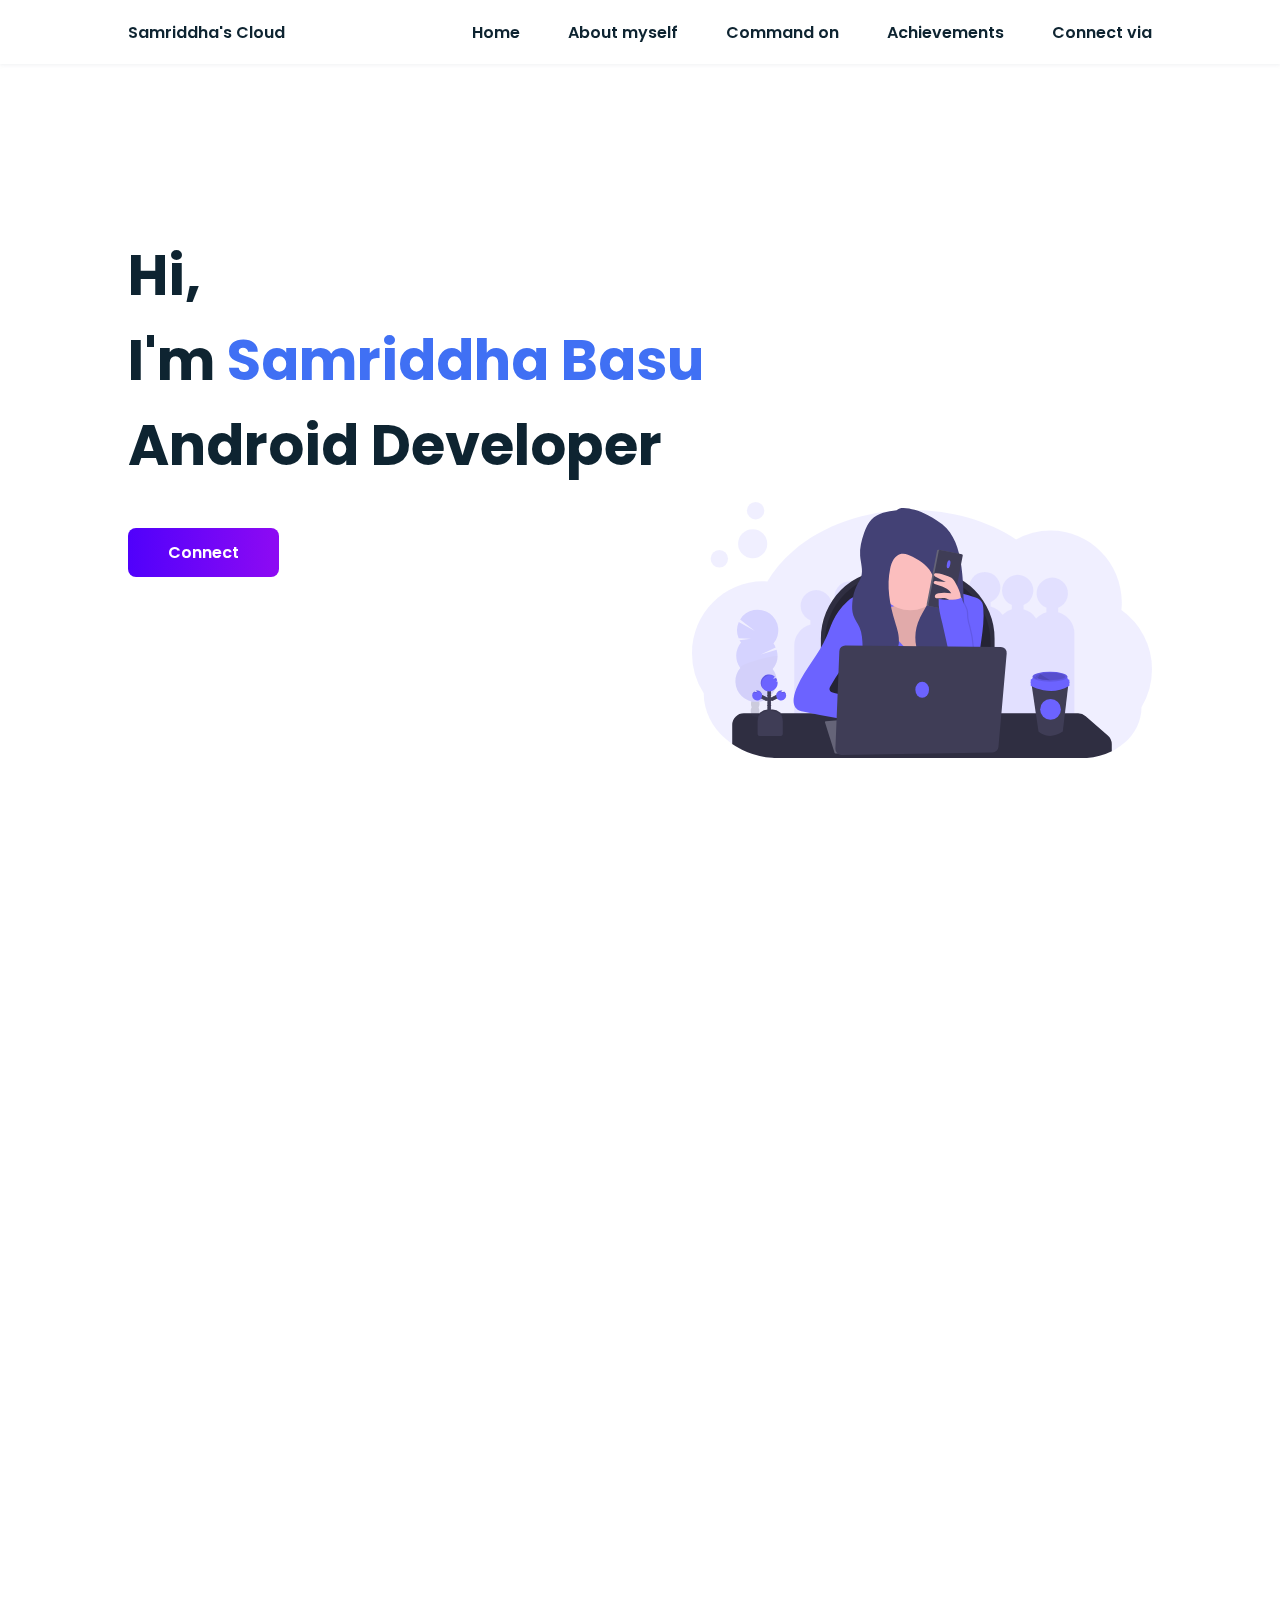
==== commit 263de3c7: "Add files via upload" ====
--- a/portfolio-main/index.html
+++ b/portfolio-main/index.html
@@ -58,25 +58,32 @@
         </div>
 
         <div class="home_social">
-          <a href="#" class="home_social-icon" data-aos="fade-down"
+          <a href="https://www.facebook.com/samriddha.basu.92"
+            class="home_social-icon"
+            data-aos="fade-down"
+            ><i class="bx bxl-facebook-circle"></i
+          ></a>
+          <a href="https://www.linkedin.com/in/samriddha-basu-4594401ba/"
+            class="home_social-icon"
+            data-aos="fade-down"
             ><i class="bx bxl-facebook-circle"></i
           ></a>
           <a
-            href="#"
+            href="https://www.instagram.com/unsheathed.dmg/"
             class="home_social-icon"
             data-aos="fade-down"
             data-aos-delay="250"
             ><i class="bx bxl-instagram"></i
           ></a>
           <a
-            href="#"
+            href="https://twitter.com/BasuSamriddha"
             class="home_social-icon"
             data-aos="fade-down"
             data-aos-delay="300"
             ><i class="bx bxl-twitter"></i
           ></a>
           <a
-            href="#"
+            href="https://github.com/samriddha-basu-cloud"
             class="home_social-icon"
             data-aos="fade-down"
             data-aos-delay="350"
@@ -91,7 +98,7 @@
             xmlns="http://www.w3.org/2000/svg"
             viewBox="0 0 1144 637"
           >
-            <title>working remotely</title>
+            <title>Service before self</title>
             <path
               d="M1172,547.81a180.56,180.56,0,0,1-26.12,93.88c0,34.62-16.14,66-42.32,88.87a144.74,144.74,0,0,1-21.08,15.28c-.3.19-.61.37-.92.55-.56.33-1.12.66-1.69,1l-.53.31h0c-2.39,1.35-4.83,2.65-7.32,3.87a165.67,165.67,0,0,1-73.76,17H245.17q-9,0-17.84-.72a211.15,211.15,0,0,1-61.06-14.14q-5.72-2.26-11.22-4.86-2.62-1.23-5.19-2.53c-1.07-.54-2.14-1.1-3.2-1.66A190.5,190.5,0,0,1,128,733.32a183.89,183.89,0,0,1-15.8-12.12C78.17,692,57.12,651.59,57.12,607A180.5,180.5,0,0,1,28,508.32c0-99.14,79.24-179.51,177-179.51,3,0,6,.09,9,.25.43,0,.85,0,1.28.06,16.48-28.09,38.51-53.9,65-76.62,72.24-61.9,177.82-100.92,295.43-100.92,98.82,0,189.15,27.55,258.34,73.07A174.18,174.18,0,0,1,920,202.1c97.74,0,177,80.37,177,179.51a184.9,184.9,0,0,1-1,18.78A180,180,0,0,1,1172,547.81Z"
               transform="translate(-28 -131.5)"
@@ -985,27 +992,33 @@
           data-aos-delay="250"
         >
           <div class="work_img">
-            <img src="./assets/img/work1.jpg" alt="" />
+            <a href="https://verification.givemycertificate.com/v/28fa26e1-f94c-4103-8028-7cbdd6201944">
+            <img src="./assets/img/work1.jpeg" alt="" />
+            </a>
           </div>
 
           <div class="work_img">
-            <img src="./assets/img/work2.jpg" alt="" />
+            <a href="https://verification.givemycertificate.com/v/fe527025-bf55-4c01-8347-64ba1294fe7a">
+            <img src="./assets/img/work2.jpeg" alt="" />
+            </a>
           </div>
 
           <div class="work_img">
-            <img src="./assets/img/work3.jpg" alt="" />
+            <img src="./assets/img/work3.jpeg" alt="" />
           </div>
 
           <div class="work_img">
-            <img src="./assets/img/work4.jpg" alt="" />
+            <img src="./assets/img/work4.jpeg" alt="" />
           </div>
 
           <div class="work_img">
-            <img src="./assets/img/work5.jpg" alt="" />
+            <a href="https://codekaro.in/workshop-certificate/675542fe36612326">
+            <img src="./assets/img/work5.jpeg" alt="" />
+            </a>
           </div>
 
           <div class="work_img">
-            <img src="./assets/img/work6.jpg" alt="" />
+            <img src="./assets/img/work6.jpeg" alt="" />
           </div>
         </div>
       </section>
@@ -1041,13 +1054,14 @@
               data-aos-delay="400"
             ></textarea>
 
+            <a href="mailto:sb2899@srmist.edu.in">
             <input
               type="button"
               value="Send"
               class="control_button button"
               data-aos="fade-right"
               data-aos-delay="450"
-            />
+            /></a>
           </form>
         </div>
       </section>
@@ -1058,28 +1072,35 @@
 
         <div class="footer_socials">
           <a
-            href="#"
+            href="https://www.facebook.com/samriddha.basu.92"
             class="footer_icon"
             data-aos="fade-down"
             data-aos-delay="250"
             ><i class="bx bxl-facebook-circle"></i
           ></a>
           <a
-            href="#"
+            href="https://github.com/samriddha-basu-cloud"
+            class="footer_icon"
+            data-aos="fade-down"
+            data-aos-delay="550"
+            ><i class="bx bxl-github"></i
+          ></a>
+          <a
+            href="https://www.instagram.com/unsheathed.dmg/"
             class="footer_icon"
             data-aos="fade-down"
             data-aos-delay="350"
             ><i class="bx bxl-instagram"></i
           ></a>
           <a
-            href="#"
+            href="https://twitter.com/BasuSamriddha"
             class="footer_icon"
             data-aos="fade-down"
             data-aos-delay="450"
             ><i class="bx bxl-twitter"></i
           ></a>
           <a
-            href="#"
+            href="https://github.com/samriddha-basu-cloud"
             class="footer_icon"
             data-aos="fade-down"
             data-aos-delay="550"
--- a/portfolio-main/assets/css/styles.css
+++ b/portfolio-main/assets/css/styles.css
@@ -0,0 +1,526 @@
+/* Google Font - Poppins */
+@import url("https://fonts.googleapis.com/css2?family=Poppins:ital,wght@0,100;0,200;0,300;0,400;0,500;0,600;0,700;0,800;0,900;1,100;1,200;1,300;1,400;1,500;1,600;1,700;1,800;1,900&display=swap");
+/* Variables */
+:root {
+  --header-height: 3rem;
+  --font-semi: 600;
+}
+
+/* Colors */
+
+:root {
+  --first-color: #4070f4;
+  --second-color: #0e2431;
+  --gardient-color: linear-gradient(to right, #5001fb, #8e0af3);
+}
+
+/* FONT STYLE */
+:root {
+  --body-font: "Poppins", sans-serif;
+  --big-font-size: 2rem;
+  --h2-font-size: 1.5rem;
+  --nomral-font-size: 0.938rem;
+}
+
+/* Media Screen Min-Width : 768px */
+@media screen and (min-width: 768px) {
+  :root {
+    --big-font-size: 3.5rem;
+    --h2-font-size: 2rem;
+    --nomral-font-size: 1rem;
+  }
+}
+
+/* Margins */
+:root {
+  --mb-1: 0.5rem;
+  --mb-2: 1rem;
+  --mb-3: 1.5rem;
+  --mb-4: 2rem;
+  --mb-5: 2.5rem;
+  --mb-6: 3rem;
+}
+
+/* Z-index */
+:root {
+  --z-back: -10;
+  --z-normal: 1;
+  --z-tooltip: 10;
+  --z-fixed: 100;
+}
+
+/* Base */
+*,
+::before,
+::before {
+  box-sizing: border-box;
+}
+
+html {
+  scroll-behavior: smooth;
+}
+
+body {
+  margin: var(--header-height) 0 0 0;
+  font-family: var(--body-font);
+  font-size: var(--nomral-font-size);
+  color: var(--second-color);
+}
+
+h1,
+h2,
+p {
+  margin: 0;
+}
+
+ul {
+  margin: 0;
+  padding: 0;
+  list-style: none;
+}
+
+a {
+  text-decoration: none;
+}
+
+img {
+  max-width: 100%;
+  height: auto;
+  display: block;
+}
+
+/* CUSTOM CSS CLASSES */
+
+/* LAYOUT */
+.bd_grid {
+  max-width: 1024px;
+  display: grid;
+  grid-template-columns: 100%;
+  grid-column-gap: 2rem;
+  width: calc(100% - 2rem);
+  margin-left: var(--mb-2);
+  margin-right: var(--mb-2);
+}
+
+.header {
+  width: 100%;
+  position: fixed;
+  top: 0;
+  left: 0;
+  z-index: var(--z-fixed);
+  background: #fff;
+  box-shadow: 0 1px 4px rgba(146, 161, 176, 0.15);
+}
+
+/* Navbar */
+.nav {
+  height: var(--header-height);
+  display: flex;
+  justify-content: space-between;
+  align-items: center;
+  font-weight: var(--font-semi);
+}
+
+@media screen and (max-width: 768px) {
+  .nav_menu {
+    position: fixed;
+    top: var(--header-height);
+    right: -100%;
+    width: 80%;
+    height: 100%;
+    padding: 2rem;
+    background-color: var(--second-color);
+    transition: 0.5s;
+  }
+}
+
+.nav_items {
+  margin-bottom: var(--mb-4);
+}
+
+.nav_link {
+  position: relative;
+  color: #fff;
+}
+
+.nav_link:hover {
+  position: relative;
+}
+
+.nav_link:hover::after {
+  position: absolute;
+  content: "";
+  width: 100%;
+  height: 0.18rem;
+  left: 0;
+  top: 2rem;
+  background-color: var(--first-color);
+}
+
+.nav_logo {
+  color: var(--second-color);
+}
+
+.nav_toggle {
+  color: var(--second-color);
+  font-size: 1.5rem;
+  cursor: pointer;
+}
+
+/* ACTIVE MENU */
+.active::after {
+  position: absolute;
+  content: "";
+  width: 100%;
+  height: 0.18rem;
+  left: 0;
+  top: 2rem;
+  background-color: var(--first-color);
+}
+
+.show {
+  right: 0;
+}
+
+.home {
+  height: calc(100vh - 3rem);
+  row-gap: 1rem;
+}
+
+.home_data {
+  align-self: center;
+}
+
+.home_title {
+  font-size: var(--big-font-size);
+  margin-bottom: var(--mb-5);
+}
+
+.home_title-color {
+  color: var(--first-color);
+}
+
+.home_social {
+  display: flex;
+  flex-direction: column;
+}
+
+.home_social-icon {
+  width: max-content;
+  margin-bottom: var(--mb-2);
+  font-size: 1.5rem;
+  color: var(--second-color);
+}
+
+.home_social-icon:hover {
+  color: var(--first-color);
+}
+
+.home_img {
+  position: absolute;
+  right: 0;
+  bottom: 0;
+  width: 300px;
+}
+
+.home_img svg {
+  width: 100%;
+}
+
+/* BUTTONS */
+.button {
+  display: inline-block;
+  color: #fff;
+  padding: 0.75rem 2.5rem;
+  font-weight: var(--font-semi);
+  border-radius: 0.5rem;
+  background: var(--gardient-color);
+}
+
+.button:hover {
+  box-shadow: 0 10px 36px rgba(0, 0, 0, 0.15);
+}
+
+.section {
+  padding-top: 3rem;
+  padding-bottom: 2rem;
+}
+
+.section-title {
+  position: relative;
+  font-size: var(--h2-font-size);
+  color: var(--first-color);
+  margin-top: var(--mb-2);
+  margin-bottom: var(--mb-4);
+  text-align: center;
+}
+
+.section-title::after {
+  position: absolute;
+  content: "";
+  width: 64px;
+  height: 0.18rem;
+  left: 0;
+  right: 0;
+  margin: auto;
+  top: 2rem;
+  background-color: var(--first-color);
+}
+
+/* ABOUT SECTION */
+
+.about_container {
+  row-gap: 2rem;
+  text-align: center;
+}
+
+.about_subtitle {
+  margin-bottom: var(--mb-2);
+}
+
+.about_img {
+  justify-content: center;
+}
+
+.about_img svg {
+  width: 300px;
+  border-radius: 0.5rem;
+}
+
+/* SKILLS */
+.skills_container {
+  row-gap: 2rem;
+  text-align: center;
+}
+
+.skills_subtitle {
+  margin-bottom: var(--mb-2);
+}
+
+.skills_text {
+  margin-bottom: var(--mb-4);
+}
+
+.skills_data {
+  display: flex;
+  justify-content: space-between;
+  align-items: center;
+  position: relative;
+  font-weight: var(--font-semi);
+  padding: 0.5rem 1rem;
+  margin-bottom: var(--mb-4);
+  border-radius: 0.5rem;
+  box-shadow: 0 4px 25px rgba(14, 36, 49, 0.15);
+}
+
+.skill_icon {
+  font-size: 2rem;
+  margin-right: var(--mb-2);
+  color: var(--first-color);
+}
+
+.skills_name {
+  display: flex;
+  align-items: center;
+}
+
+.skill_bar {
+  position: absolute;
+  left: 0;
+  bottom: 0;
+  background-color: var(--first-color);
+  height: 0.25rem;
+  border-radius: 0.5rem;
+  z-index: var(--z-back);
+}
+
+.skill_html {
+  width: 95%;
+}
+
+.skill_css {
+  width: 85%;
+}
+
+.skill_js {
+  width: 75%;
+}
+
+.skill_ui {
+  width: 85%;
+}
+
+/* WORK */
+
+.work {
+  text-align: center;
+}
+
+.work_container {
+  row-gap: 2rem;
+}
+
+.work_img {
+  box-shadow: 0 4px 25px rgba(14, 36, 49, 0.15);
+  border-radius: 0.5rem;
+  overflow: hidden;
+}
+
+.work_img img {
+  transition: 1s;
+  cursor: pointer;
+}
+
+.work_img img:hover {
+  transform: scale(1.1);
+}
+
+/* Contact */
+
+.control_input {
+  width: 100%;
+  font-size: var(--nomral-font-size);
+  font-weight: var(--font-semi);
+  padding: 1rem;
+  border-radius: 0.5rem;
+  border: 1.5px solid var(--second-color);
+  outline: none;
+  margin-bottom: var(--mb-4);
+}
+
+.control_button {
+  display: block;
+  border: none;
+  outline: none;
+  font-size: var(--nomral-font-size);
+  cursor: pointer;
+  margin-left: auto;
+}
+
+/* Footer */
+.footer {
+  background-color: var(--second-color);
+  color: #fff;
+  text-align: center;
+  font-weight: var(--font-semi);
+  padding: 2rem 0;
+}
+
+.footer_title {
+  font-size: 2rem;
+  margin-bottom: var(--mb-4);
+}
+
+.footer_socials {
+  margin-bottom: var(--mb-4);
+}
+
+.footer_icon {
+  font-size: 1.5rem;
+  color: #fff;
+  margin: 0 var(--mb-2);
+}
+
+@media screen and (min-width: 768px) {
+  body {
+    margin: 0;
+  }
+
+  .section {
+    padding-top: 4rem;
+    padding-bottom: 3rem;
+  }
+  .section-title {
+    margin-bottom: var(--mb-6);
+  }
+
+  .section-title::after {
+    width: 80px;
+    top: 3rem;
+  }
+
+  .nav {
+    height: calc(var(--header-height) + 1rem);
+  }
+
+  .nav_items {
+    margin-left: var(--mb-6);
+    margin-bottom: 0;
+  }
+
+  .nav_list {
+    display: flex;
+    padding-top: 0;
+  }
+
+  .nav_toggle {
+    display: none;
+  }
+
+  .nav_link {
+    color: var(--second-color);
+  }
+
+  .home {
+    height: 100vh;
+  }
+
+  .home_data {
+    align-self: flex-end;
+  }
+  .home_social {
+    padding-top: 0;
+    padding-bottom: 2.5rem;
+    flex-direction: row;
+    align-self: flex-end;
+  }
+
+  .home_social-icon {
+    margin-bottom: 0;
+    margin-right: var(--mb-4);
+  }
+
+  .home_img {
+    width: 460px;
+    bottom: 15%;
+  }
+
+  .home_img svg {
+    width: 100%;
+  }
+
+  .about_container,
+  .skills_container {
+    grid-template-columns: repeat(2, 1fr);
+    align-items: center;
+    text-align: initial;
+  }
+
+  .about_img svg {
+    width: 450px;
+  }
+
+  .work_container {
+    grid-template-columns: repeat(3, 1fr);
+    grid-template-rows: repeat(2, 1fr);
+    column-gap: 2rem;
+  }
+
+  .contact_form {
+    width: 400px;
+  }
+  .contact_container {
+    justify-items: center;
+  }
+}
+
+@media screen and (min-width: 1024px) {
+  .bd_grid {
+    margin-left: auto;
+    margin-right: auto;
+  }
+
+  .home_img {
+    right: 10%;
+  }
+}
